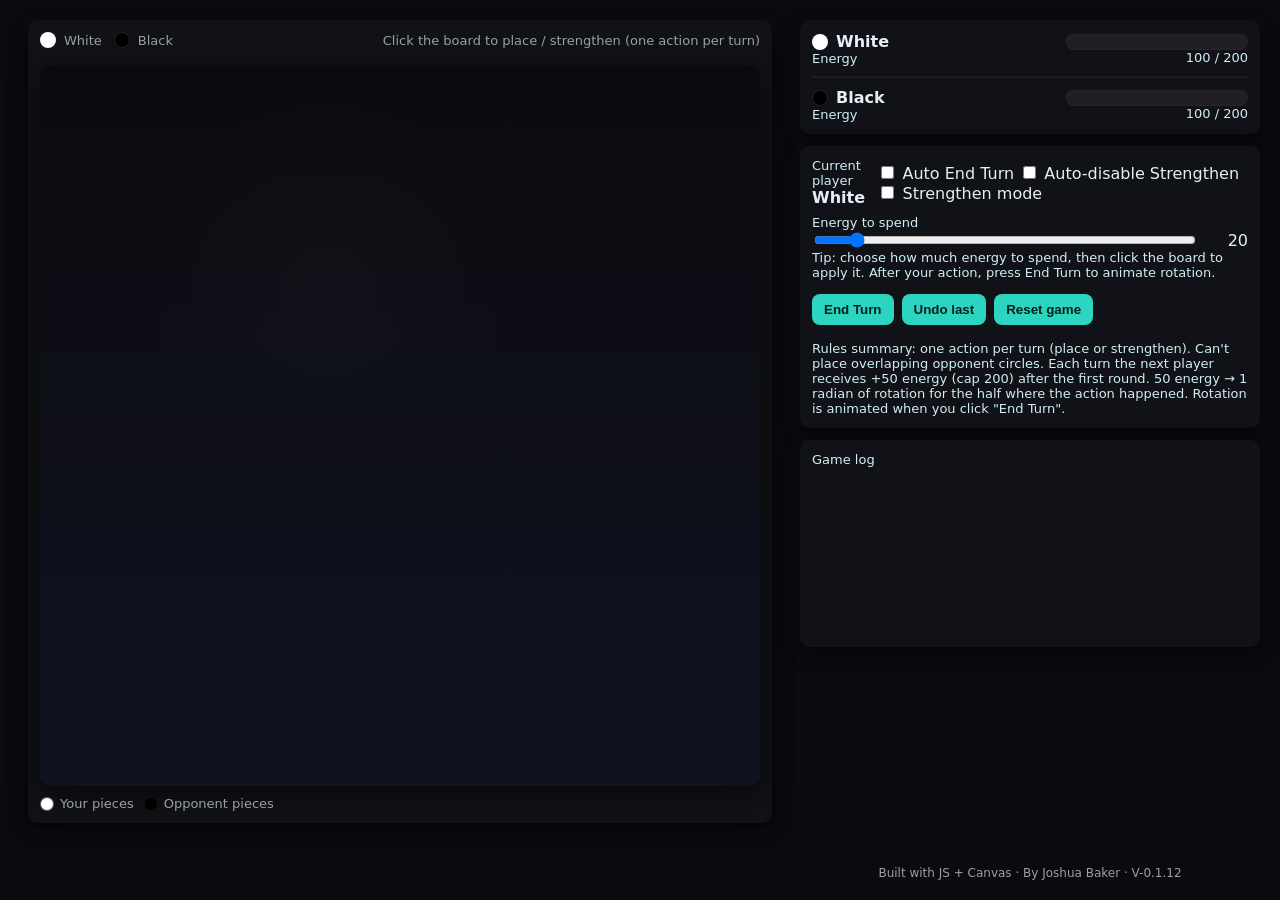
==== index.html @ 872b55d8 "bug fix 6" ====
<!doctype html>
<html lang="en">
<head>
  <meta charset="utf-8" />
  <meta name="viewport" content="width=device-width,initial-scale=1" />
  <title>Circular Energy Board — Two-player</title>
  <link rel="stylesheet" href="style.css" />
</head>
<body>
  <div class="wrap">
    <div class="left">
      <div class="card boardBox">
        <div style="display:flex; gap:12px; align-items:center;">
          <div class="playerLabel"><div class="dot whiteDot"></div><div class="muted">White</div></div>
          <div class="playerLabel"><div class="dot blackDot"></div><div class="muted">Black</div></div>
          <div style="margin-left:auto" class="muted">Click the board to place / strengthen (one action per turn)</div>
        </div>
        <div style="height:18px"></div>
        <canvas id="board" width="720" height="720"></canvas>
        <div class="legend">
          <div class="item"><div style="width:12px;height:12px;border-radius:50%;background:#fff;border:1px solid rgba(0,0,0,0.6)"></div> Your pieces</div>
          <div class="item"><div style="width:12px;height:12px;border-radius:50%;background:#000;border:1px solid rgba(255,255,255,0.06)"></div> Opponent pieces</div>
        </div>
      </div>
    </div>

    <div class="right">
      <div class="card">
        <div class="energyRow">
          <div style="display:flex;flex-direction:column;">
            <div class="playerLabel"><div class="dot whiteDot"></div><strong id="whiteLabel">White</strong></div>
            <div class="muted small">Energy</div>
          </div>
          <div style="display:flex;flex-direction:column;align-items:flex-end;">
            <div class="bar"><div id="whiteBar" class="barFill"></div></div>
            <div id="whiteEnergyText" class="muted small">100 / 200</div>
          </div>
        </div>

        <hr style="opacity:0.06;margin:10px 0;">

        <div class="energyRow">
          <div style="display:flex;flex-direction:column;">
            <div class="playerLabel"><div class="dot blackDot"></div><strong id="blackLabel">Black</strong></div>
            <div class="muted small">Energy</div>
          </div>
          <div style="display:flex;flex-direction:column;align-items:flex-end;">
            <div class="bar"><div id="blackBar" class="barFill"></div></div>
            <div id="blackEnergyText" class="muted small">100 / 200</div>
          </div>
        </div>
      </div>

      <div class="card controls">
        <div style="display:flex;justify-content:space-between;align-items:center">
          <div>
            <div class="muted small">Current player</div>
            <div id="currentPlayer" style="font-weight:700">White</div>
          </div>
          <div>
            <label><input type="checkbox" id="autoEndTurn"> Auto End Turn</label>
            <label><input type="checkbox" id="autoDisableStrengthen"> Auto-disable Strengthen</label>
            <label><input type="checkbox" id="strengthenMode"> Strengthen mode</label>
          </div>
        </div>

        <div>
          <div class="muted small">Energy to spend</div>
          <div class="row">
            <input id="spendRange" type="range" min="1" max="200" value="20">
            <div style="width:48px;text-align:right" id="spendValue">20</div>
          </div>
          <div class="muted small">Tip: choose how much energy to spend, then click the board to apply it. After your action, press End Turn to animate rotation.</div>
        </div>

        <div style="display:flex;gap:8px;margin-top:6px">
          <button id="endTurnBtn" disabled>End Turn</button>
          <button id="undoBtn" disabled>Undo last</button>
          <button id="resetBtn">Reset game</button>
        </div>

        <div style="margin-top:8px" class="muted small">
          Rules summary: one action per turn (place or strengthen). Can't place overlapping opponent circles. Each turn the next player receives +50 energy (cap 200) after the first round. 50 energy → 1 radian of rotation for the half where the action happened. Rotation is animated when you click "End Turn".
        </div>
      </div>

      <div class="card">
        <div class="muted small">Game log</div>
        <div id="log" style="height:160px;overflow:auto;margin-top:8px;font-size:13px;color:#cfeef3"></div>
      </div>

      <div class="footer">Built with JS + Canvas · By Joshua Baker · V-0.1.12</div>
    </div>
  </div>

  <script src="script.js"></script>
</body>
</html>
---- style.css ----
:root {
  --bg: #0b0b0f;
  --panel: #111217;
  --accent: #2dd4bf;
  --muted: #9aa0a6;
}
html,body{height:100%;margin:0;background:var(--bg);color:#e6eef6;font-family:Inter,Segoe UI,Roboto,system-ui,-apple-system,"Helvetica Neue",Arial;}
.wrap { display:flex; flex-direction:row; gap:20px; padding:20px; box-sizing:border-box; height:100%; }
.left { width:760px; display:flex; flex-direction:column; gap:12px; align-items:center; }
canvas { background: radial-gradient(circle at 40% 30%, rgba(255,255,255,0.02), transparent 30%), linear-gradient(180deg,#0b0b0f,#0f1220); border-radius:12px; box-shadow: 0 8px 30px rgba(0,0,0,0.6); }
.boardBox { padding:18px; background:linear-gradient(180deg,#0f1220,#0b0b0f); border-radius:14px; }
.right { flex:1; min-width:300px; display:flex; flex-direction:column; gap:12px; }
.card { background:var(--panel); padding:12px; border-radius:10px; box-shadow: 0 6px 18px rgba(0,0,0,0.5); }
.energyRow { display:flex; gap:8px; align-items:center; justify-content:space-between; }
.playerLabel { display:flex; gap:8px; align-items:center; }
.dot { width:14px; height:14px; border-radius:50%; border:1px solid rgba(255,255,255,0.12); }
.whiteDot { background: #fff; }
.blackDot { background: #000; }
.bar { width:180px; height:14px; border-radius:8px; background:rgba(255,255,255,0.06); overflow:hidden; border:1px solid rgba(255,255,255,0.03); }
.barFill { height:100%; width:0%; background: linear-gradient(90deg,#7dd3fc,#60a5fa); transition:width 300ms ease; }
.controls { display:flex; flex-direction:column; gap:8px; }
.row { display:flex; gap:8px; align-items:center; }
input[type="range"] { width:100%; }
button { background:var(--accent); color:#04201f; border:0; padding:8px 12px; border-radius:8px; font-weight:600; cursor:pointer; }
.muted { color:var(--muted); font-size:13px; }
.small { font-size:13px; color:#cfeef3; }
.legend { display:flex; gap:10px; align-items:center; margin-top:6px; }
.legend .item { display:flex; gap:6px; align-items:center; font-size:13px; color:var(--muted); }
.footer { margin-top:auto; font-size:12px; color:var(--muted); text-align:center; }
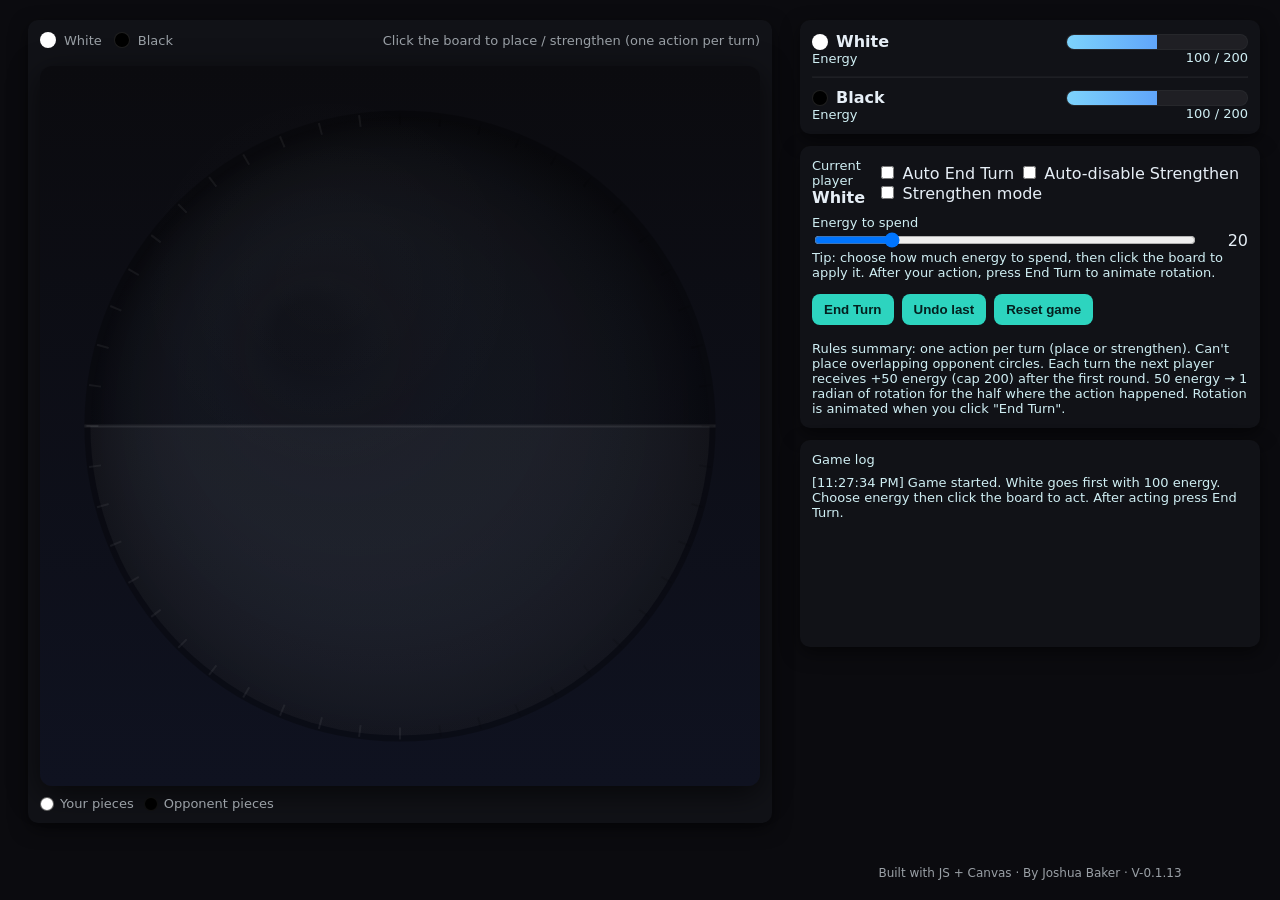
==== commit 512aebba: "bug fix 7" ====
--- a/index.html
+++ b/index.html
@@ -89,7 +89,7 @@
         <div id="log" style="height:160px;overflow:auto;margin-top:8px;font-size:13px;color:#cfeef3"></div>
       </div>
 
-      <div class="footer">Built with JS + Canvas · By Joshua Baker · V-0.1.12</div>
+      <div class="footer">Built with JS + Canvas · By Joshua Baker · V-0.1.13</div>
     </div>
   </div>
 
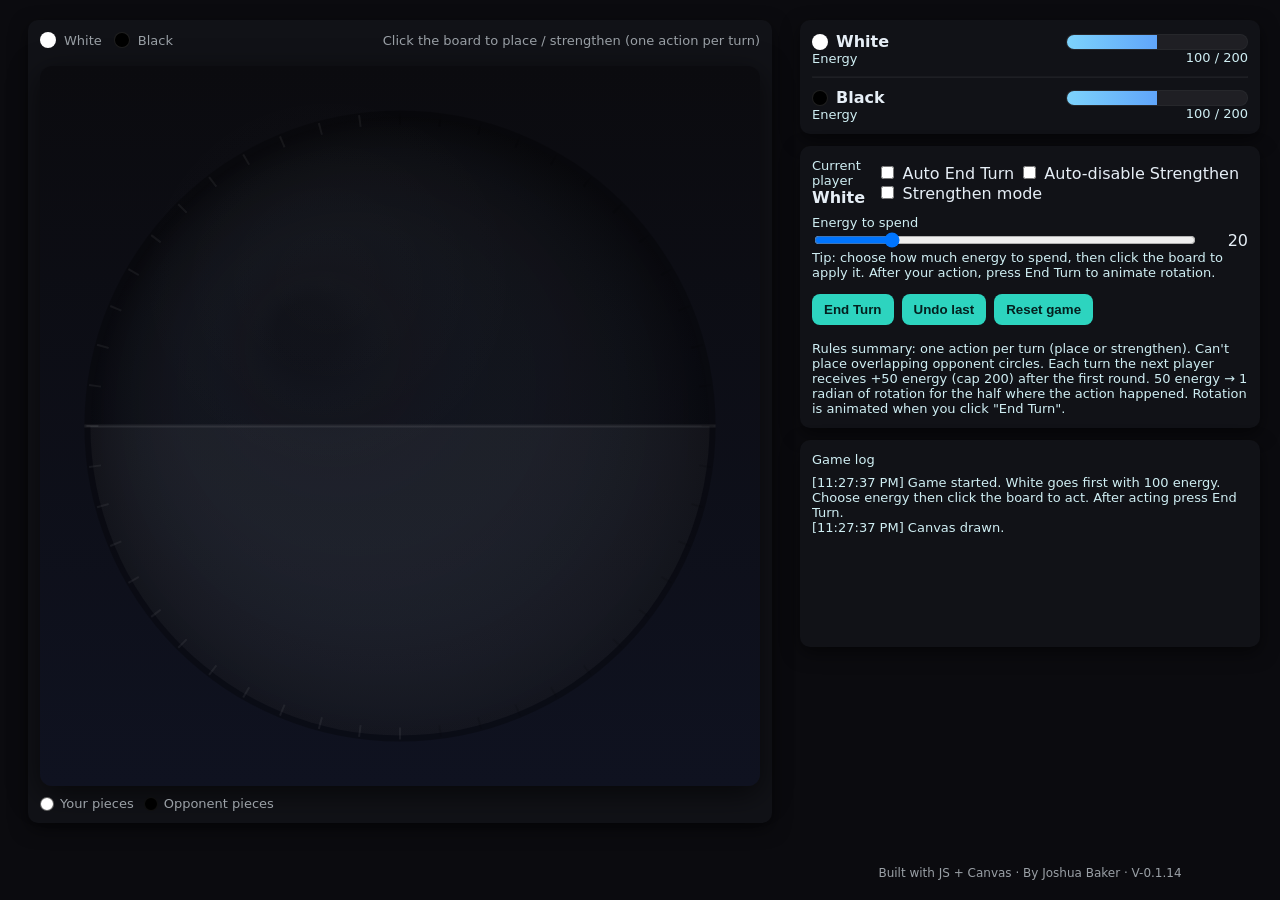
==== commit 48897788: "bug fix 8" ====
--- a/index.html
+++ b/index.html
@@ -89,7 +89,7 @@
         <div id="log" style="height:160px;overflow:auto;margin-top:8px;font-size:13px;color:#cfeef3"></div>
       </div>
 
-      <div class="footer">Built with JS + Canvas · By Joshua Baker · V-0.1.13</div>
+      <div class="footer">Built with JS + Canvas · By Joshua Baker · V-0.1.14</div>
     </div>
   </div>
 
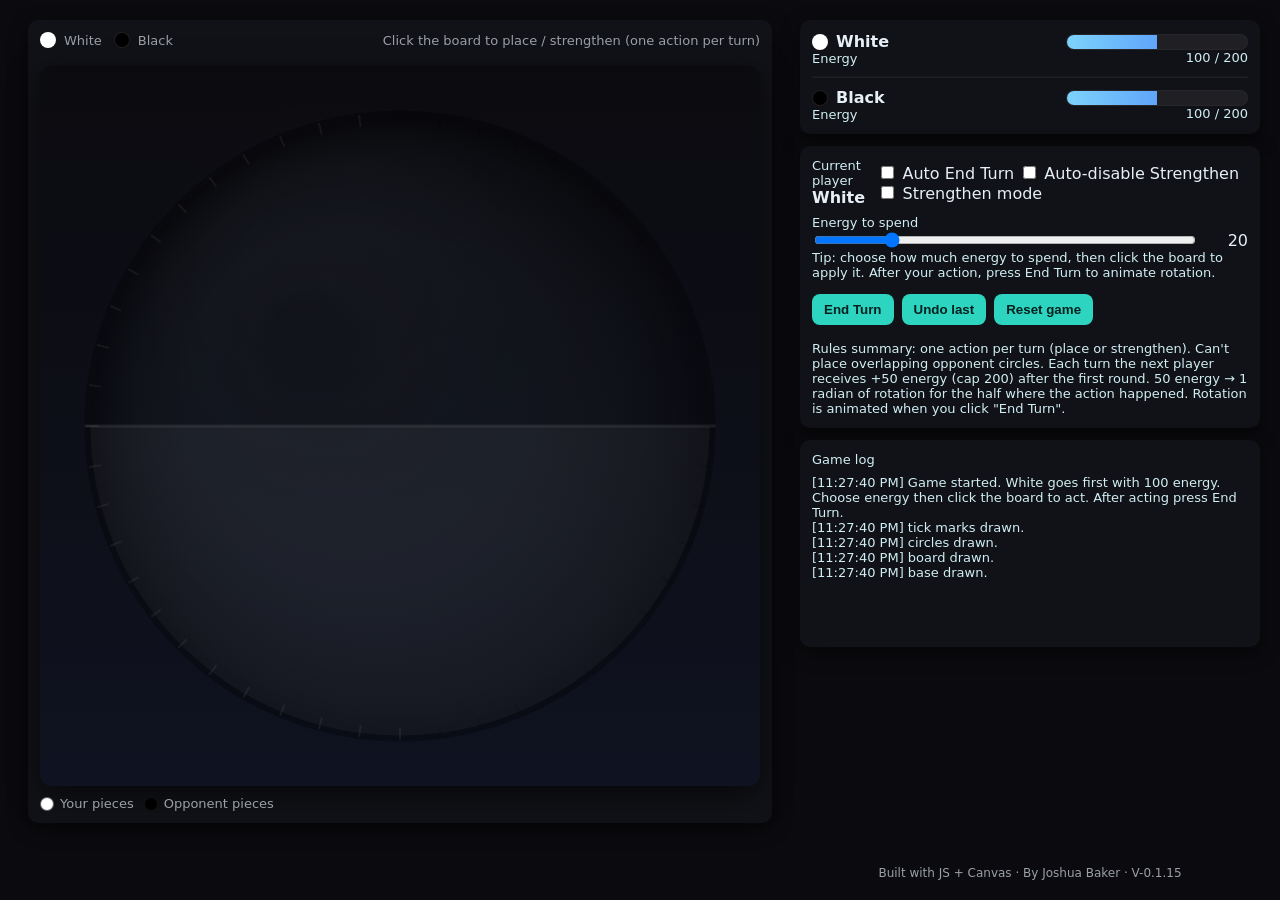
==== commit 01b78871: "bug fix 9" ====
--- a/index.html
+++ b/index.html
@@ -89,7 +89,7 @@
         <div id="log" style="height:160px;overflow:auto;margin-top:8px;font-size:13px;color:#cfeef3"></div>
       </div>
 
-      <div class="footer">Built with JS + Canvas · By Joshua Baker · V-0.1.14</div>
+      <div class="footer">Built with JS + Canvas · By Joshua Baker · V-0.1.15</div>
     </div>
   </div>
 
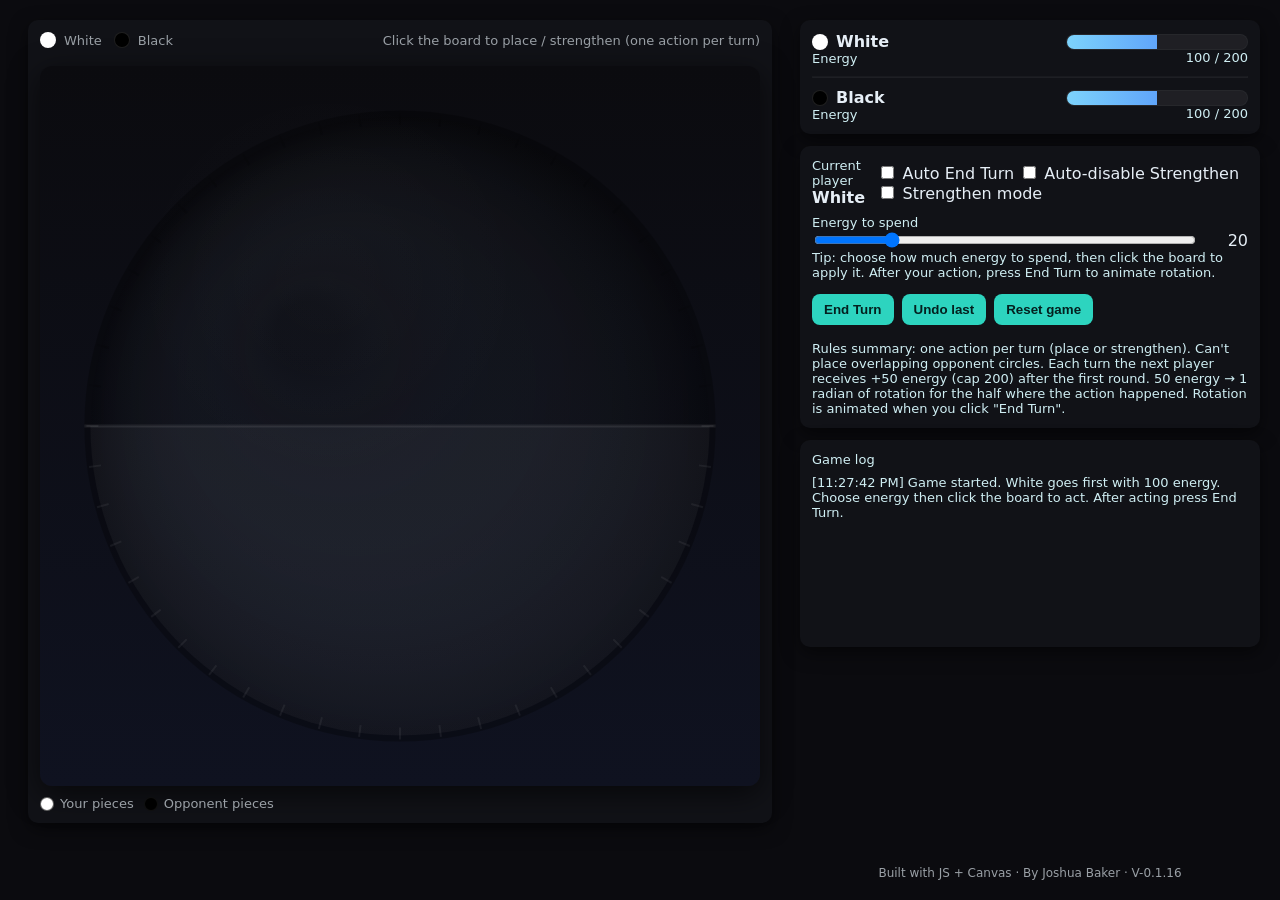
==== commit 5845a719: "bug fix 10" ====
--- a/index.html
+++ b/index.html
@@ -89,7 +89,7 @@
         <div id="log" style="height:160px;overflow:auto;margin-top:8px;font-size:13px;color:#cfeef3"></div>
       </div>
 
-      <div class="footer">Built with JS + Canvas · By Joshua Baker · V-0.1.15</div>
+      <div class="footer">Built with JS + Canvas · By Joshua Baker · V-0.1.16</div>
     </div>
   </div>
 
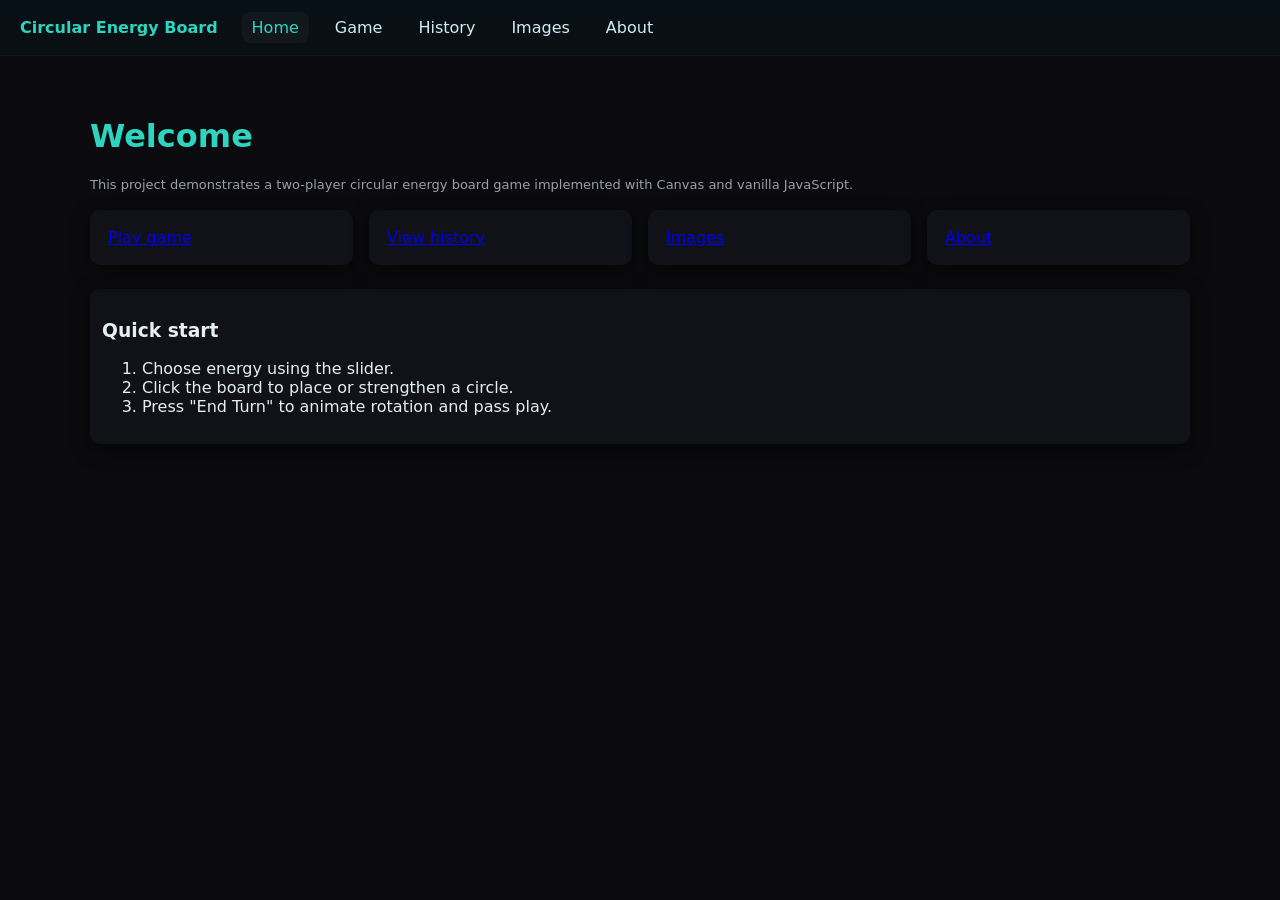
==== commit 1495bdb9: "contentpage update +4 pages" ====
--- a/index.html
+++ b/index.html
@@ -3,96 +3,40 @@
 <head>
   <meta charset="utf-8" />
   <meta name="viewport" content="width=device-width,initial-scale=1" />
-  <title>Circular Energy Board — Two-player</title>
+  <title>Home — Circular Energy Board</title>
+  <meta name="description" content="Home — Circular Energy Board game. Play a two-player circular energy placement game implemented with Canvas and vanilla JS.">
   <link rel="stylesheet" href="style.css" />
 </head>
 <body>
-  <div class="wrap">
-    <div class="left">
-      <div class="card boardBox">
-        <div style="display:flex; gap:12px; align-items:center;">
-          <div class="playerLabel"><div class="dot whiteDot"></div><div class="muted">White</div></div>
-          <div class="playerLabel"><div class="dot blackDot"></div><div class="muted">Black</div></div>
-          <div style="margin-left:auto" class="muted">Click the board to place / strengthen (one action per turn)</div>
-        </div>
-        <div style="height:18px"></div>
-        <canvas id="board" width="720" height="720"></canvas>
-        <div class="legend">
-          <div class="item"><div style="width:12px;height:12px;border-radius:50%;background:#fff;border:1px solid rgba(0,0,0,0.6)"></div> Your pieces</div>
-          <div class="item"><div style="width:12px;height:12px;border-radius:50%;background:#000;border:1px solid rgba(255,255,255,0.06)"></div> Opponent pieces</div>
-        </div>
-      </div>
+  <div class="topnav">
+    <div class="brand">Circular Energy Board</div>
+    <a href="index.html" class="active">Home</a>
+    <a href="game.html">Game</a>
+    <a href="game_history.html">History</a>
+    <a href="images.html">Images</a>
+    <a href="about.html">About</a>
+  </div>
+
+  <div style="padding:40px; max-width:1100px; margin:0 auto;">
+    <h1 style="color:var(--accent)">Welcome</h1>
+    <p class="muted">This project demonstrates a two-player circular energy board game implemented with Canvas and vanilla JavaScript.</p>
+
+    <div style="display:flex;gap:16px;margin-top:18px;">
+      <a class="card" href="game.html" style="display:block;padding:18px;flex:1">Play game</a>
+      <a class="card" href="game_history.html" style="display:block;padding:18px;flex:1">View history</a>
+      <a class="card" href="images.html" style="display:block;padding:18px;flex:1">Images</a>
+      <a class="card" href="about.html" style="display:block;padding:18px;flex:1">About</a>
     </div>
 
-    <div class="right">
-      <div class="card">
-        <div class="energyRow">
-          <div style="display:flex;flex-direction:column;">
-            <div class="playerLabel"><div class="dot whiteDot"></div><strong id="whiteLabel">White</strong></div>
-            <div class="muted small">Energy</div>
-          </div>
-          <div style="display:flex;flex-direction:column;align-items:flex-end;">
-            <div class="bar"><div id="whiteBar" class="barFill"></div></div>
-            <div id="whiteEnergyText" class="muted small">100 / 200</div>
-          </div>
-        </div>
-
-        <hr style="opacity:0.06;margin:10px 0;">
-
-        <div class="energyRow">
-          <div style="display:flex;flex-direction:column;">
-            <div class="playerLabel"><div class="dot blackDot"></div><strong id="blackLabel">Black</strong></div>
-            <div class="muted small">Energy</div>
-          </div>
-          <div style="display:flex;flex-direction:column;align-items:flex-end;">
-            <div class="bar"><div id="blackBar" class="barFill"></div></div>
-            <div id="blackEnergyText" class="muted small">100 / 200</div>
-          </div>
-        </div>
-      </div>
-
-      <div class="card controls">
-        <div style="display:flex;justify-content:space-between;align-items:center">
-          <div>
-            <div class="muted small">Current player</div>
-            <div id="currentPlayer" style="font-weight:700">White</div>
-          </div>
-          <div>
-            <label><input type="checkbox" id="autoEndTurn"> Auto End Turn</label>
-            <label><input type="checkbox" id="autoDisableStrengthen"> Auto-disable Strengthen</label>
-            <label><input type="checkbox" id="strengthenMode"> Strengthen mode</label>
-          </div>
-        </div>
-
-        <div>
-          <div class="muted small">Energy to spend</div>
-          <div class="row">
-            <input id="spendRange" type="range" min="1" max="200" value="20">
-            <div style="width:48px;text-align:right" id="spendValue">20</div>
-          </div>
-          <div class="muted small">Tip: choose how much energy to spend, then click the board to apply it. After your action, press End Turn to animate rotation.</div>
-        </div>
-
-        <div style="display:flex;gap:8px;margin-top:6px">
-          <button id="endTurnBtn" disabled>End Turn</button>
-          <button id="undoBtn" disabled>Undo last</button>
-          <button id="resetBtn">Reset game</button>
-        </div>
-
-        <div style="margin-top:8px" class="muted small">
-          Rules summary: one action per turn (place or strengthen). Can't place overlapping opponent circles. Each turn the next player receives +50 energy (cap 200) after the first round. 50 energy → 1 radian of rotation for the half where the action happened. Rotation is animated when you click "End Turn".
-        </div>
-      </div>
-
-      <div class="card">
-        <div class="muted small">Game log</div>
-        <div id="log" style="height:160px;overflow:auto;margin-top:8px;font-size:13px;color:#cfeef3"></div>
-      </div>
-
-      <div class="footer">Built with JS + Canvas · By Joshua Baker · V-0.1.16</div>
+    <div style="margin-top:24px" class="card">
+      <h3>Quick start</h3>
+      <ol>
+        <li>Choose energy using the slider.</li>
+        <li>Click the board to place or strengthen a circle.</li>
+        <li>Press "End Turn" to animate rotation and pass play.</li>
+      </ol>
     </div>
   </div>
 
-  <script src="script.js"></script>
 </body>
 </html>
--- a/style.css
+++ b/style.css
@@ -26,4 +26,9 @@
 .small { font-size:13px; color:#cfeef3; }
 .legend { display:flex; gap:10px; align-items:center; margin-top:6px; }
 .legend .item { display:flex; gap:6px; align-items:center; font-size:13px; color:var(--muted); }
-.footer { margin-top:auto; font-size:12px; color:var(--muted); text-align:center; }+.footer { margin-top:auto; font-size:12px; color:var(--muted); text-align:center; }
+/* navbar */
+.topnav { display:flex; gap:16px; align-items:center; padding:12px 20px; background:linear-gradient(180deg,#071018,#0b0f12); border-bottom:1px solid rgba(255,255,255,0.03); }
+.topnav .brand { font-weight:800; color:var(--accent); margin-right:8px; }
+.topnav a { color:#cfeef3; text-decoration:none; padding:6px 10px; border-radius:8px; }
+.topnav a.active, .topnav a:hover { background:rgba(255,255,255,0.03); color:var(--accent); }
